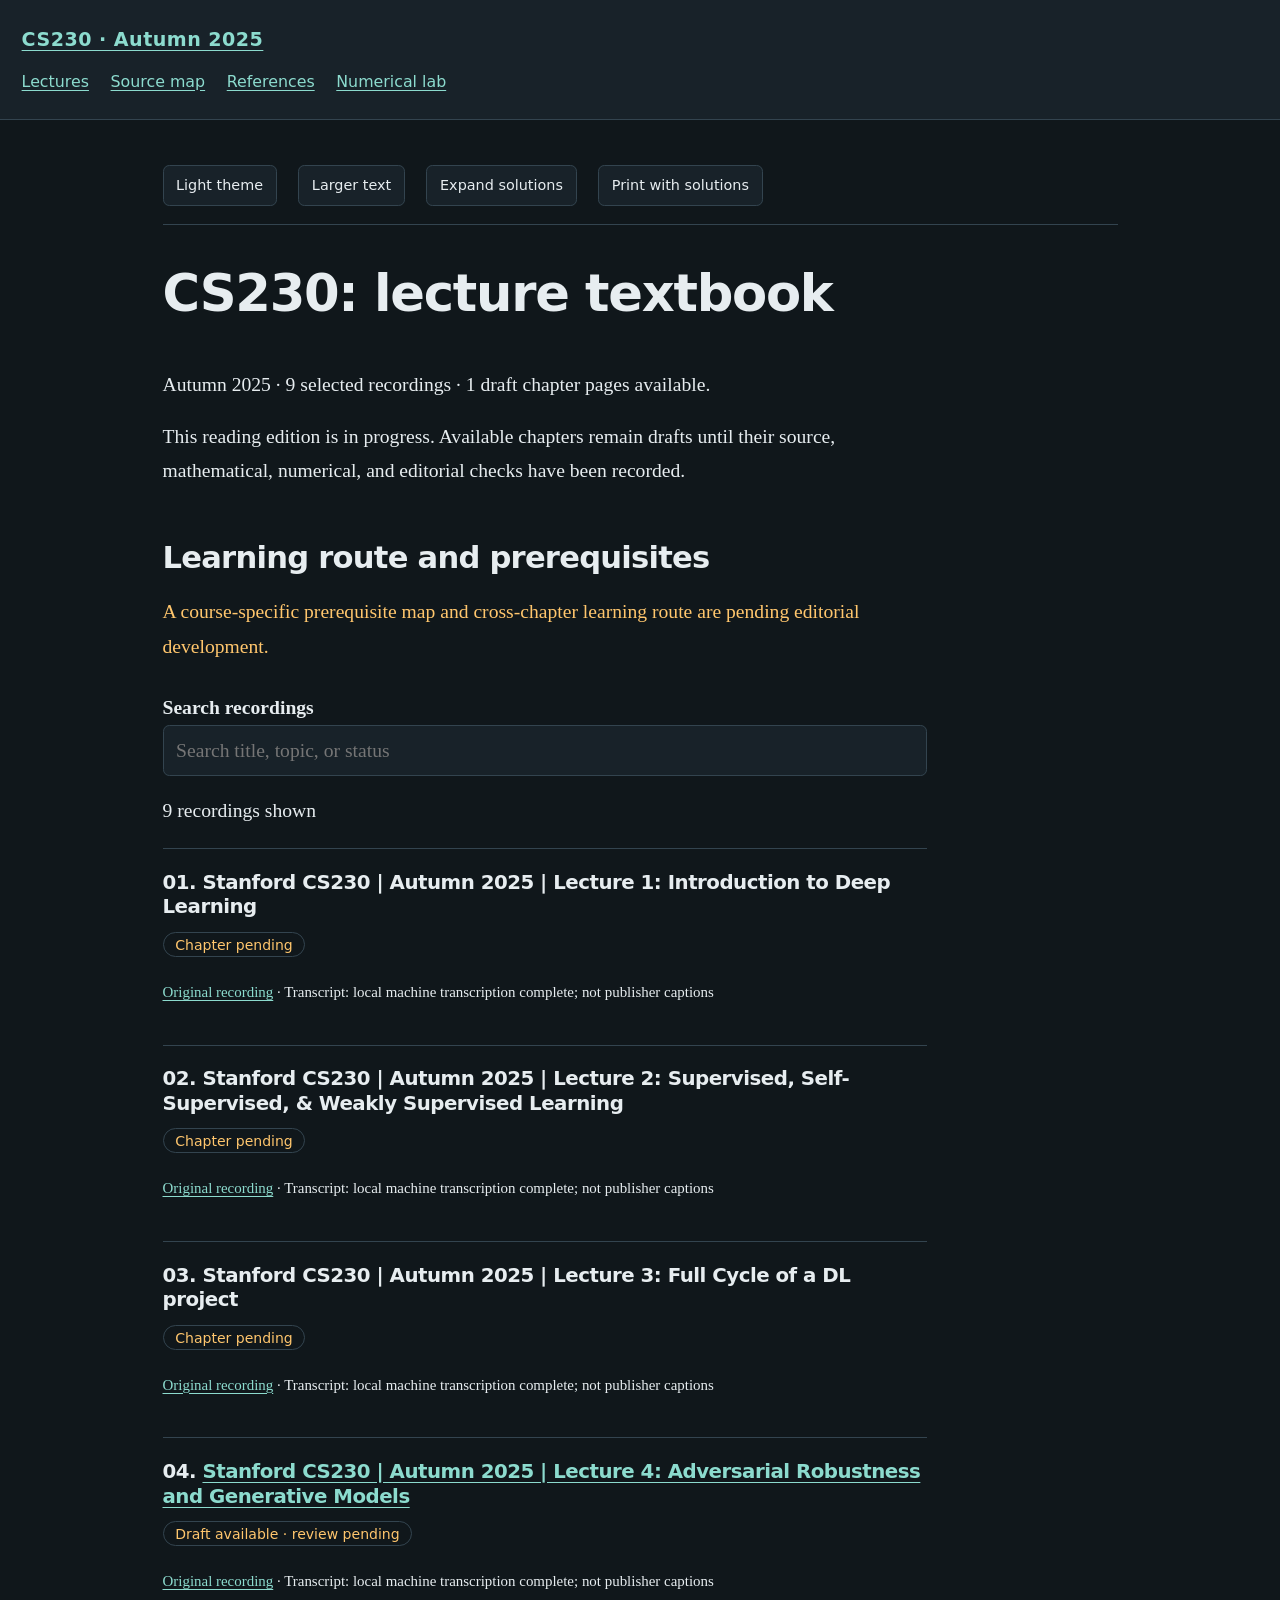
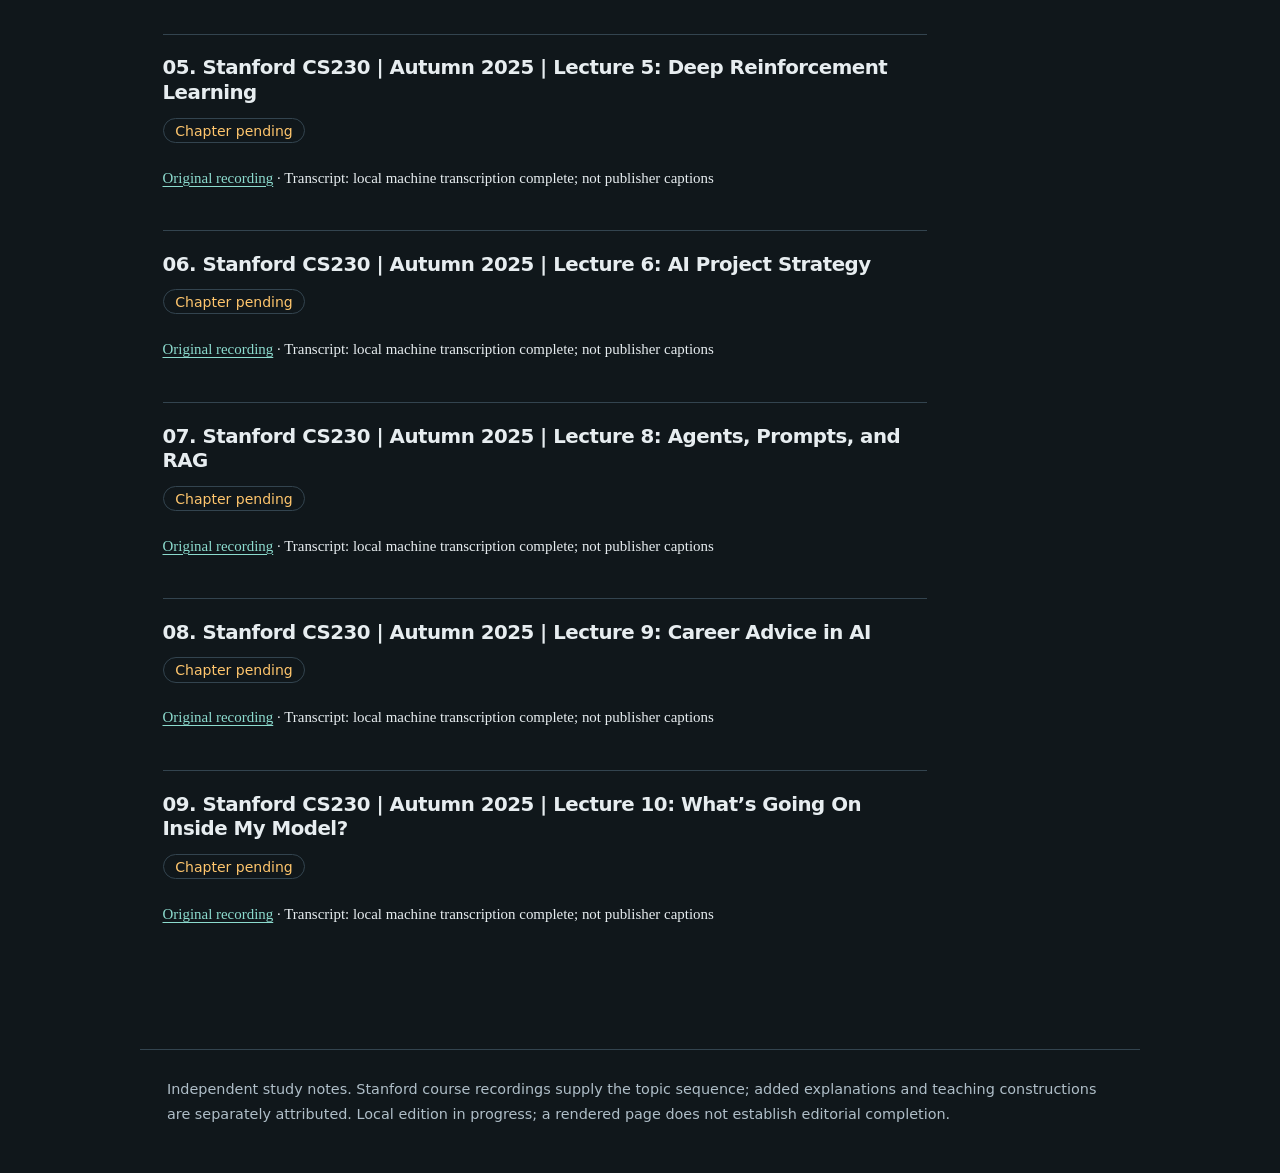
==== index.html @ fa08c6b3 "Add CS230 chapter 4: adversarial robustness and generative models Calibration pilot for the CS230 ed" ====
<!doctype html>
<html lang="en"><head><meta charset="utf-8"><meta name="viewport" content="width=device-width,initial-scale=1">
<meta name="color-scheme" content="dark light"><title>Lecture index · CS230</title>
<link rel="stylesheet" href="assets/book.css"><script>window.MathJax={tex:{inlineMath:[['$','$'],['\\(','\\)']],displayMath:[['$$','$$'],['\\[','\\]']],processEscapes:true},svg:{fontCache:'local'},options:{skipHtmlTags:['script','noscript','style','textarea','pre','code']}};</script>
<script defer src="assets/mathjax-tex-svg.js"></script><script defer src="assets/book.js"></script></head>
<body><a class="skip" href="#main">Skip to content</a>
<header class="site-header"><a class="brand" href="index.html">CS230 · Autumn 2025</a><nav class="course-nav" aria-label="Book"><a href="index.html">Lectures</a><a href="source-map.html">Source map</a><a href="references.html">References</a><a href="numerical-lab.html">Numerical lab</a></nav></header>
<div class="layout no-toc"><main id="main">
<div class="reading-tools" aria-label="Reading controls"><button id="theme-toggle" aria-pressed="false">Light theme</button><button id="text-toggle" aria-pressed="false">Larger text</button><button id="solutions-toggle" aria-pressed="false">Expand solutions</button><button id="print-page">Print with solutions</button></div>
<article id="chapter-content"><h1>CS230: lecture textbook</h1><p>Autumn 2025 · 9 selected recordings · 1 draft chapter pages available.</p>
<p>This reading edition is in progress. Available chapters remain drafts until their source, mathematical, numerical, and editorial checks have been recorded.</p>
<h2>Learning route and prerequisites</h2><p class="pending">A course-specific prerequisite map and cross-chapter learning route are pending editorial development.</p>
<div class="search-tools"><label class="search-label" for="lecture-search">Search recordings</label><input id="lecture-search" type="search" placeholder="Search title, topic, or status"><p id="search-status" role="status" aria-live="polite">9 recordings shown</p></div><ol class="lecture-list"><li data-lecture><h2>01. Stanford CS230 | Autumn 2025 | Lecture 1: Introduction to Deep Learning</h2><span class="status pending">Chapter pending</span><p class="lecture-meta"><a href="https://www.youtube.com/watch?v=_NLHFoVNlbg">Original recording</a> · Transcript: local machine transcription complete; not publisher captions</p></li><li data-lecture><h2>02. Stanford CS230 | Autumn 2025 | Lecture 2: Supervised, Self-Supervised, &amp; Weakly Supervised Learning</h2><span class="status pending">Chapter pending</span><p class="lecture-meta"><a href="https://www.youtube.com/watch?v=DNCn1BpCAUY">Original recording</a> · Transcript: local machine transcription complete; not publisher captions</p></li><li data-lecture><h2>03. Stanford CS230 | Autumn 2025 | Lecture 3: Full Cycle of a DL project</h2><span class="status pending">Chapter pending</span><p class="lecture-meta"><a href="https://www.youtube.com/watch?v=MGqQuQEUXhk">Original recording</a> · Transcript: local machine transcription complete; not publisher captions</p></li><li data-lecture><h2>04. <a href="lecture-04-adversarial-robustness-and-generative-models.html">Stanford CS230 | Autumn 2025 | Lecture 4: Adversarial Robustness and Generative Models</a></h2><span class="status pending">Draft available · review pending</span><p class="lecture-meta"><a href="https://www.youtube.com/watch?v=aWlRtOlacYM">Original recording</a> · Transcript: local machine transcription complete; not publisher captions</p></li><li data-lecture><h2>05. Stanford CS230 | Autumn 2025 | Lecture 5: Deep Reinforcement Learning</h2><span class="status pending">Chapter pending</span><p class="lecture-meta"><a href="https://www.youtube.com/watch?v=4E27qlfYw0A">Original recording</a> · Transcript: local machine transcription complete; not publisher captions</p></li><li data-lecture><h2>06. Stanford CS230 | Autumn 2025 | Lecture 6: AI Project Strategy</h2><span class="status pending">Chapter pending</span><p class="lecture-meta"><a href="https://www.youtube.com/watch?v=s6JVGzABKho">Original recording</a> · Transcript: local machine transcription complete; not publisher captions</p></li><li data-lecture><h2>07. Stanford CS230 | Autumn 2025 | Lecture 8: Agents, Prompts, and RAG</h2><span class="status pending">Chapter pending</span><p class="lecture-meta"><a href="https://www.youtube.com/watch?v=k1njvbBmfsw">Original recording</a> · Transcript: local machine transcription complete; not publisher captions</p></li><li data-lecture><h2>08. Stanford CS230 | Autumn 2025 | Lecture 9: Career Advice in AI</h2><span class="status pending">Chapter pending</span><p class="lecture-meta"><a href="https://www.youtube.com/watch?v=AuZoDsNmG_s">Original recording</a> · Transcript: local machine transcription complete; not publisher captions</p></li><li data-lecture><h2>09. Stanford CS230 | Autumn 2025 | Lecture 10: What’s Going On Inside My Model?</h2><span class="status pending">Chapter pending</span><p class="lecture-meta"><a href="https://www.youtube.com/watch?v=Ozb1AR_F5MU">Original recording</a> · Transcript: local machine transcription complete; not publisher captions</p></li></ol></article></main></div>
<footer class="site-footer">Independent study notes. Stanford course recordings supply the topic sequence; added explanations and teaching constructions are separately attributed. Local edition in progress; a rendered page does not establish editorial completion.</footer></body></html>
---- assets/book.css ----
:root{color-scheme:dark;--bg:#10171b;--panel:#182229;--ink:#e7edf0;--muted:#afbec8;--line:#33444f;--accent:#8cdbce;--measure:78ch;font-family:system-ui,-apple-system,BlinkMacSystemFont,"Segoe UI",sans-serif;font-size:18px}*{box-sizing:border-box}body{margin:0;background:var(--bg);color:var(--ink);line-height:1.75}a{color:var(--accent);text-underline-offset:.2em}a:hover{text-decoration-thickness:2px}button,input{font:inherit}button{cursor:pointer}button,input{color:var(--ink);background:var(--panel);border:1px solid var(--line);border-radius:.35rem;padding:.4rem .7rem}input{width:100%}:focus-visible{outline:3px solid #ffc66d;outline-offset:4px}.skip{position:absolute;top:-100px;left:1rem;background:var(--bg);padding:1rem;z-index:9}.skip:focus{top:0}.site-header{border-bottom:1px solid var(--line);padding:1.3rem max(1.2rem,calc((100vw - 1280px)/2));background:var(--panel)}.brand{font-weight:700;font-size:1.06rem;letter-spacing:.025em}.course-nav,.reading-tools,.page-turn{display:flex;flex-wrap:wrap;gap:.5rem 1.2rem;align-items:center}.course-nav{font-size:.88rem;margin-top:.6rem}.layout{max-width:1280px;margin:auto;padding:2.5rem 1.25rem;display:grid;grid-template-columns:15rem minmax(0,1fr);gap:3rem}.layout.no-toc{display:block;max-width:1000px}.toc{position:sticky;top:1rem;align-self:start;max-height:90vh;overflow:auto;font-size:.82rem}.toc ol{list-style:none;padding:0}.toc li{margin:.6rem 0}.toc a{text-decoration:none}.toc h2{font-family:inherit;font-size:.86rem;text-transform:uppercase;letter-spacing:.1em}.reading-tools{font-size:.8rem;border-bottom:1px solid var(--line);padding-bottom:1rem;margin-bottom:2rem}main{min-width:0}article{max-width:var(--measure);font-family:Georgia,"Times New Roman",serif;font-size:1.09rem}h1,h2,h3,h4{font-family:system-ui,sans-serif;line-height:1.25;letter-spacing:-.025em}h1{font-size:clamp(2rem,4vw,3.1rem);margin-top:0}h2{font-size:1.7rem;margin:2.8rem 0 1rem;scroll-margin-top:1.3rem}h3{font-size:1.25rem;margin-top:2rem}p{margin:1rem 0}small,.muted,.status{color:var(--muted)}.status{font: .78rem system-ui,sans-serif;border:1px solid var(--line);border-radius:1rem;padding:.2rem .65rem;white-space:nowrap}.pending{color:#ffc66d}blockquote,.callout,.note,.warning{border-left:3px solid var(--accent);margin:1.5rem 0;padding:.6rem 1.1rem;background:var(--panel)}pre{position:relative;white-space:pre;overflow:auto;padding:1.3rem;background:#0b1014;border:1px solid var(--line);border-radius:.35rem;font-size:.78rem;line-height:1.55}code{font-family:Consolas,"Cascadia Code",monospace}p code,li code{font-size:.85em}pre .copy-code{position:absolute;right:.5rem;top:.5rem;font:.7rem system-ui}.table-wrap{overflow:auto}table{width:100%;border-collapse:collapse;font:.85rem/1.5 system-ui,sans-serif}td,th{border-bottom:1px solid var(--line);padding:.75rem;text-align:left;vertical-align:top}th{color:var(--accent)}details{border:1px solid var(--line);border-radius:.35rem;padding:.8rem 1rem;margin:1rem 0}summary{cursor:pointer;font-family:system-ui,sans-serif;font-weight:600}img,svg{max-width:100%;height:auto}mjx-container[display=true]{overflow-x:auto;overflow-y:hidden;padding:.4rem 0} .page-turn{border-top:1px solid var(--line);padding-top:1.5rem;margin-top:3rem;justify-content:space-between;font:.85rem system-ui}.lecture-list{padding:0;list-style:none}.lecture-list li{border-top:1px solid var(--line);padding:1.2rem 0}.lecture-list h2{font-size:1.1rem;margin:0 0 .35rem}.lecture-meta{font-size:.83rem}.search-label{display:block;margin-top:1.5rem;font-weight:600}.site-footer{max-width:1000px;margin:1rem auto;padding:1.5rem;border-top:1px solid var(--line);font-size:.8rem;color:var(--muted)}.sr-only{position:absolute;width:1px;height:1px;overflow:hidden;clip:rect(0,0,0,0)}body.large-text{font-size:21px}body.light{color-scheme:light;--bg:#faf8f2;--panel:#efeee7;--ink:#182229;--muted:#52616a;--line:#c9cfcf;--accent:#086b60}body.light pre{background:#e8eae6}.timestamp{font: .72em system-ui;white-space:nowrap}@media(max-width:900px){.layout{display:block;padding:1.5rem 1rem}.toc{position:static;max-height:none;border-bottom:1px solid var(--line);margin-bottom:1.5rem}.toc ol{columns:2}.toc h2{margin-top:0}article{font-size:1rem}}@media(max-width:540px){:root{font-size:16px}.toc ol{columns:1}.course-nav{gap:.6rem 1rem}h1{font-size:2rem}.reading-tools{gap:.5rem}table{font-size:.8rem}}@media print{:root{color-scheme:light;--bg:#fff;--ink:#000;--muted:#333;--line:#aaa;--accent:#000;font-size:10pt}body{background:#fff;color:#000}.site-header,.toc,.reading-tools,.page-turn,.copy-code,.skip,.search-tools{display:none!important}.layout{display:block;padding:0;margin:0;max-width:none}article{max-width:none;font-size:11pt}details{display:block!important}details>*{display:block!important}details>summary{display:list-item!important}pre{white-space:pre-wrap;background:#fff;border-color:#ccc}h1,h2,h3{break-after:avoid}img,table,pre{break-inside:avoid}a{color:#000}mjx-container{overflow:visible!important}.site-footer{font-size:8pt}.status{border:none}}
:root{--reader-version:1}body.large-text article{font-size:1.25rem}@media print{.pending{color:#000}body.light pre{background:#fff}}
:root{--print-reader-version:1}@media print{body .pending{color:#000}body.light pre{background:#fff!important}}
:root{--toc-reader-version:1}.toc details{border:0;padding:0;margin:0}.toc summary{font-size:.86rem;text-transform:uppercase;letter-spacing:.1em}

/* Keep accessible MathML available without widening narrow readers. */
.layout mjx-assistive-mml{width:1px!important;height:1px!important}article{overflow-wrap:anywhere}
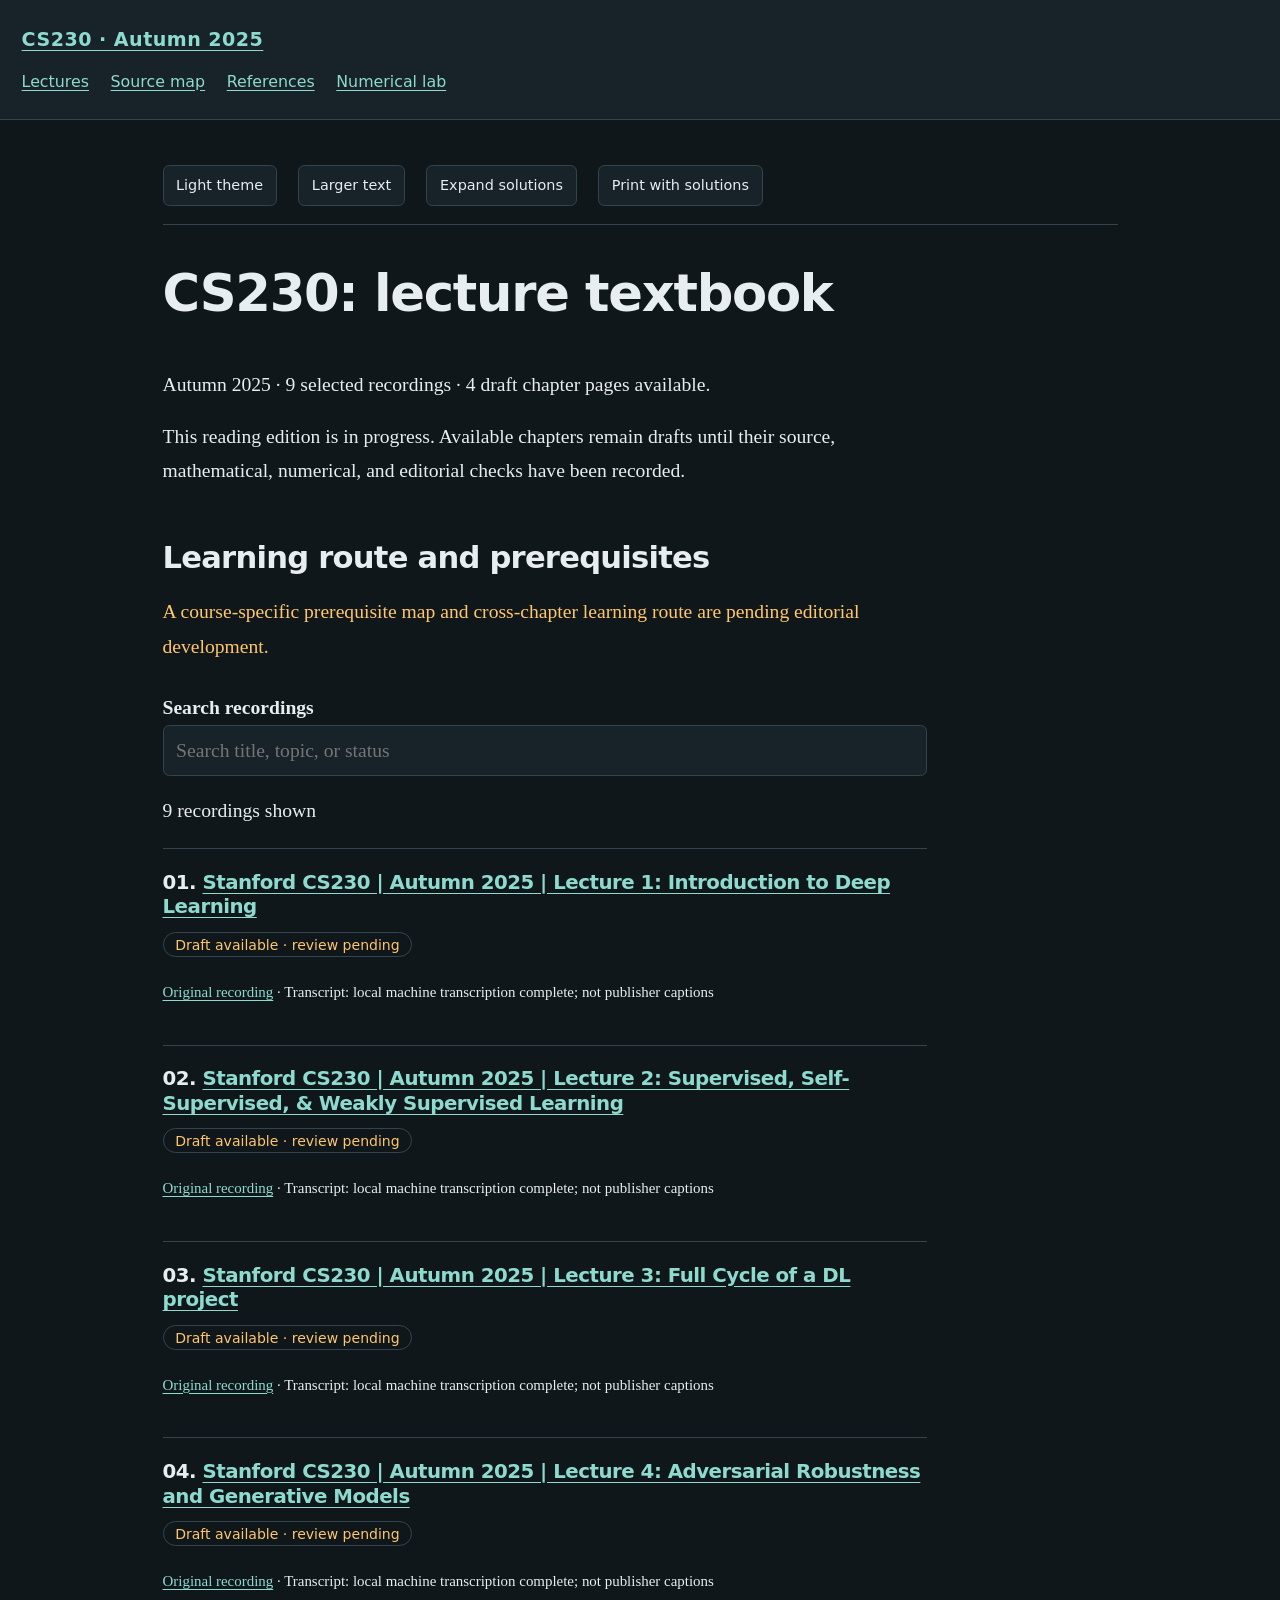
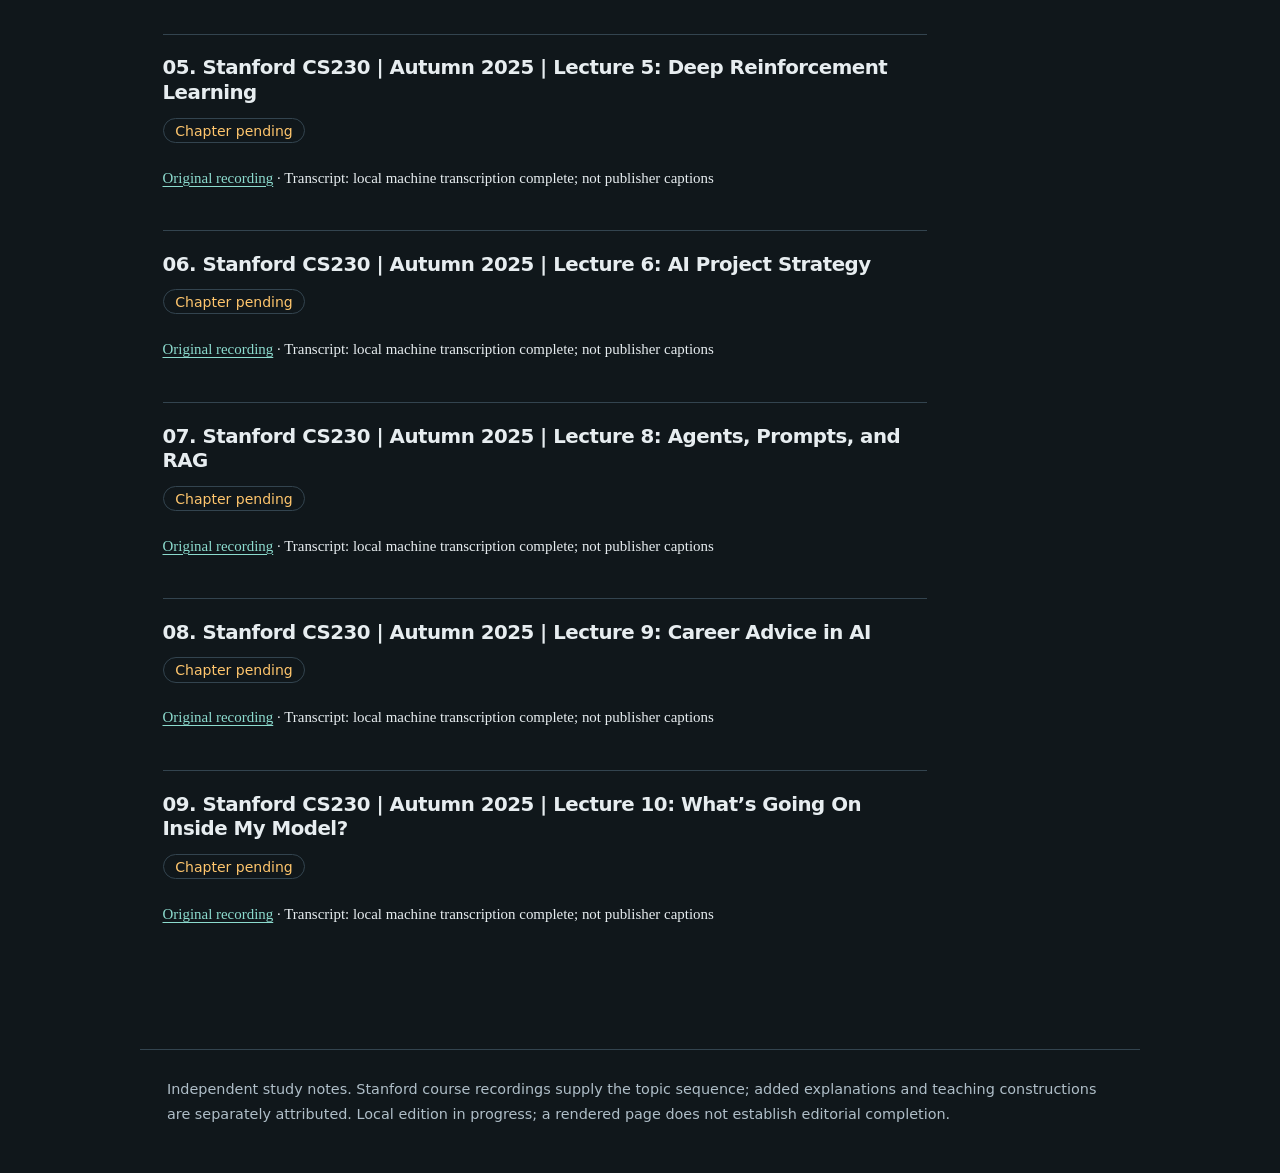
==== commit 3ec662d8: "Add CS230 chapters 1-3 and rebuild navigation Chapter 1 (introduction to deep learning): science-edi" ====
--- a/index.html
+++ b/index.html
@@ -7,8 +7,8 @@
 <header class="site-header"><a class="brand" href="index.html">CS230 · Autumn 2025</a><nav class="course-nav" aria-label="Book"><a href="index.html">Lectures</a><a href="source-map.html">Source map</a><a href="references.html">References</a><a href="numerical-lab.html">Numerical lab</a></nav></header>
 <div class="layout no-toc"><main id="main">
 <div class="reading-tools" aria-label="Reading controls"><button id="theme-toggle" aria-pressed="false">Light theme</button><button id="text-toggle" aria-pressed="false">Larger text</button><button id="solutions-toggle" aria-pressed="false">Expand solutions</button><button id="print-page">Print with solutions</button></div>
-<article id="chapter-content"><h1>CS230: lecture textbook</h1><p>Autumn 2025 · 9 selected recordings · 1 draft chapter pages available.</p>
+<article id="chapter-content"><h1>CS230: lecture textbook</h1><p>Autumn 2025 · 9 selected recordings · 4 draft chapter pages available.</p>
 <p>This reading edition is in progress. Available chapters remain drafts until their source, mathematical, numerical, and editorial checks have been recorded.</p>
 <h2>Learning route and prerequisites</h2><p class="pending">A course-specific prerequisite map and cross-chapter learning route are pending editorial development.</p>
-<div class="search-tools"><label class="search-label" for="lecture-search">Search recordings</label><input id="lecture-search" type="search" placeholder="Search title, topic, or status"><p id="search-status" role="status" aria-live="polite">9 recordings shown</p></div><ol class="lecture-list"><li data-lecture><h2>01. Stanford CS230 | Autumn 2025 | Lecture 1: Introduction to Deep Learning</h2><span class="status pending">Chapter pending</span><p class="lecture-meta"><a href="https://www.youtube.com/watch?v=_NLHFoVNlbg">Original recording</a> · Transcript: local machine transcription complete; not publisher captions</p></li><li data-lecture><h2>02. Stanford CS230 | Autumn 2025 | Lecture 2: Supervised, Self-Supervised, &amp; Weakly Supervised Learning</h2><span class="status pending">Chapter pending</span><p class="lecture-meta"><a href="https://www.youtube.com/watch?v=DNCn1BpCAUY">Original recording</a> · Transcript: local machine transcription complete; not publisher captions</p></li><li data-lecture><h2>03. Stanford CS230 | Autumn 2025 | Lecture 3: Full Cycle of a DL project</h2><span class="status pending">Chapter pending</span><p class="lecture-meta"><a href="https://www.youtube.com/watch?v=MGqQuQEUXhk">Original recording</a> · Transcript: local machine transcription complete; not publisher captions</p></li><li data-lecture><h2>04. <a href="lecture-04-adversarial-robustness-and-generative-models.html">Stanford CS230 | Autumn 2025 | Lecture 4: Adversarial Robustness and Generative Models</a></h2><span class="status pending">Draft available · review pending</span><p class="lecture-meta"><a href="https://www.youtube.com/watch?v=aWlRtOlacYM">Original recording</a> · Transcript: local machine transcription complete; not publisher captions</p></li><li data-lecture><h2>05. Stanford CS230 | Autumn 2025 | Lecture 5: Deep Reinforcement Learning</h2><span class="status pending">Chapter pending</span><p class="lecture-meta"><a href="https://www.youtube.com/watch?v=4E27qlfYw0A">Original recording</a> · Transcript: local machine transcription complete; not publisher captions</p></li><li data-lecture><h2>06. Stanford CS230 | Autumn 2025 | Lecture 6: AI Project Strategy</h2><span class="status pending">Chapter pending</span><p class="lecture-meta"><a href="https://www.youtube.com/watch?v=s6JVGzABKho">Original recording</a> · Transcript: local machine transcription complete; not publisher captions</p></li><li data-lecture><h2>07. Stanford CS230 | Autumn 2025 | Lecture 8: Agents, Prompts, and RAG</h2><span class="status pending">Chapter pending</span><p class="lecture-meta"><a href="https://www.youtube.com/watch?v=k1njvbBmfsw">Original recording</a> · Transcript: local machine transcription complete; not publisher captions</p></li><li data-lecture><h2>08. Stanford CS230 | Autumn 2025 | Lecture 9: Career Advice in AI</h2><span class="status pending">Chapter pending</span><p class="lecture-meta"><a href="https://www.youtube.com/watch?v=AuZoDsNmG_s">Original recording</a> · Transcript: local machine transcription complete; not publisher captions</p></li><li data-lecture><h2>09. Stanford CS230 | Autumn 2025 | Lecture 10: What’s Going On Inside My Model?</h2><span class="status pending">Chapter pending</span><p class="lecture-meta"><a href="https://www.youtube.com/watch?v=Ozb1AR_F5MU">Original recording</a> · Transcript: local machine transcription complete; not publisher captions</p></li></ol></article></main></div>
+<div class="search-tools"><label class="search-label" for="lecture-search">Search recordings</label><input id="lecture-search" type="search" placeholder="Search title, topic, or status"><p id="search-status" role="status" aria-live="polite">9 recordings shown</p></div><ol class="lecture-list"><li data-lecture><h2>01. <a href="lecture-01-introduction-to-deep-learning.html">Stanford CS230 | Autumn 2025 | Lecture 1: Introduction to Deep Learning</a></h2><span class="status pending">Draft available · review pending</span><p class="lecture-meta"><a href="https://www.youtube.com/watch?v=_NLHFoVNlbg">Original recording</a> · Transcript: local machine transcription complete; not publisher captions</p></li><li data-lecture><h2>02. <a href="lecture-02-supervised-self-supervised-and-weakly-supervised-learning.html">Stanford CS230 | Autumn 2025 | Lecture 2: Supervised, Self-Supervised, &amp; Weakly Supervised Learning</a></h2><span class="status pending">Draft available · review pending</span><p class="lecture-meta"><a href="https://www.youtube.com/watch?v=DNCn1BpCAUY">Original recording</a> · Transcript: local machine transcription complete; not publisher captions</p></li><li data-lecture><h2>03. <a href="lecture-03-full-cycle-of-a-deep-learning-project.html">Stanford CS230 | Autumn 2025 | Lecture 3: Full Cycle of a DL project</a></h2><span class="status pending">Draft available · review pending</span><p class="lecture-meta"><a href="https://www.youtube.com/watch?v=MGqQuQEUXhk">Original recording</a> · Transcript: local machine transcription complete; not publisher captions</p></li><li data-lecture><h2>04. <a href="lecture-04-adversarial-robustness-and-generative-models.html">Stanford CS230 | Autumn 2025 | Lecture 4: Adversarial Robustness and Generative Models</a></h2><span class="status pending">Draft available · review pending</span><p class="lecture-meta"><a href="https://www.youtube.com/watch?v=aWlRtOlacYM">Original recording</a> · Transcript: local machine transcription complete; not publisher captions</p></li><li data-lecture><h2>05. Stanford CS230 | Autumn 2025 | Lecture 5: Deep Reinforcement Learning</h2><span class="status pending">Chapter pending</span><p class="lecture-meta"><a href="https://www.youtube.com/watch?v=4E27qlfYw0A">Original recording</a> · Transcript: local machine transcription complete; not publisher captions</p></li><li data-lecture><h2>06. Stanford CS230 | Autumn 2025 | Lecture 6: AI Project Strategy</h2><span class="status pending">Chapter pending</span><p class="lecture-meta"><a href="https://www.youtube.com/watch?v=s6JVGzABKho">Original recording</a> · Transcript: local machine transcription complete; not publisher captions</p></li><li data-lecture><h2>07. Stanford CS230 | Autumn 2025 | Lecture 8: Agents, Prompts, and RAG</h2><span class="status pending">Chapter pending</span><p class="lecture-meta"><a href="https://www.youtube.com/watch?v=k1njvbBmfsw">Original recording</a> · Transcript: local machine transcription complete; not publisher captions</p></li><li data-lecture><h2>08. Stanford CS230 | Autumn 2025 | Lecture 9: Career Advice in AI</h2><span class="status pending">Chapter pending</span><p class="lecture-meta"><a href="https://www.youtube.com/watch?v=AuZoDsNmG_s">Original recording</a> · Transcript: local machine transcription complete; not publisher captions</p></li><li data-lecture><h2>09. Stanford CS230 | Autumn 2025 | Lecture 10: What’s Going On Inside My Model?</h2><span class="status pending">Chapter pending</span><p class="lecture-meta"><a href="https://www.youtube.com/watch?v=Ozb1AR_F5MU">Original recording</a> · Transcript: local machine transcription complete; not publisher captions</p></li></ol></article></main></div>
 <footer class="site-footer">Independent study notes. Stanford course recordings supply the topic sequence; added explanations and teaching constructions are separately attributed. Local edition in progress; a rendered page does not establish editorial completion.</footer></body></html>
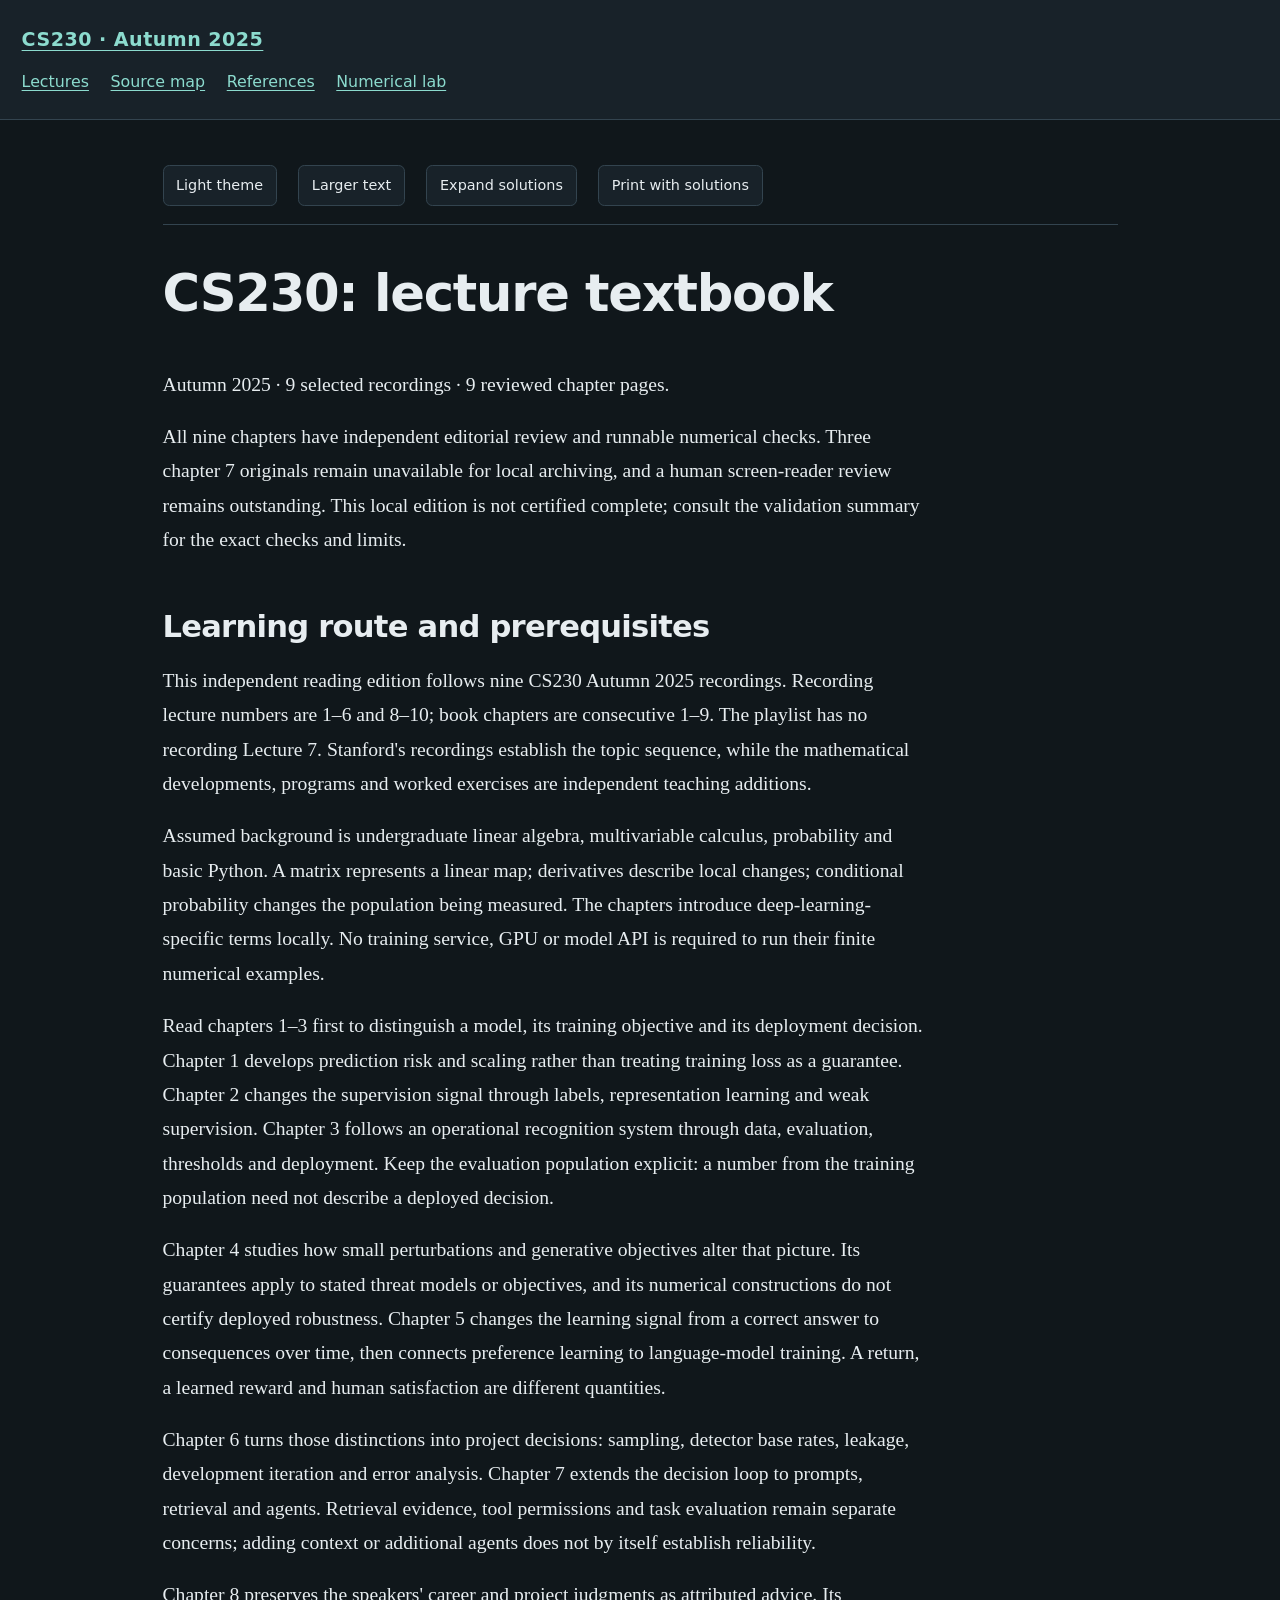
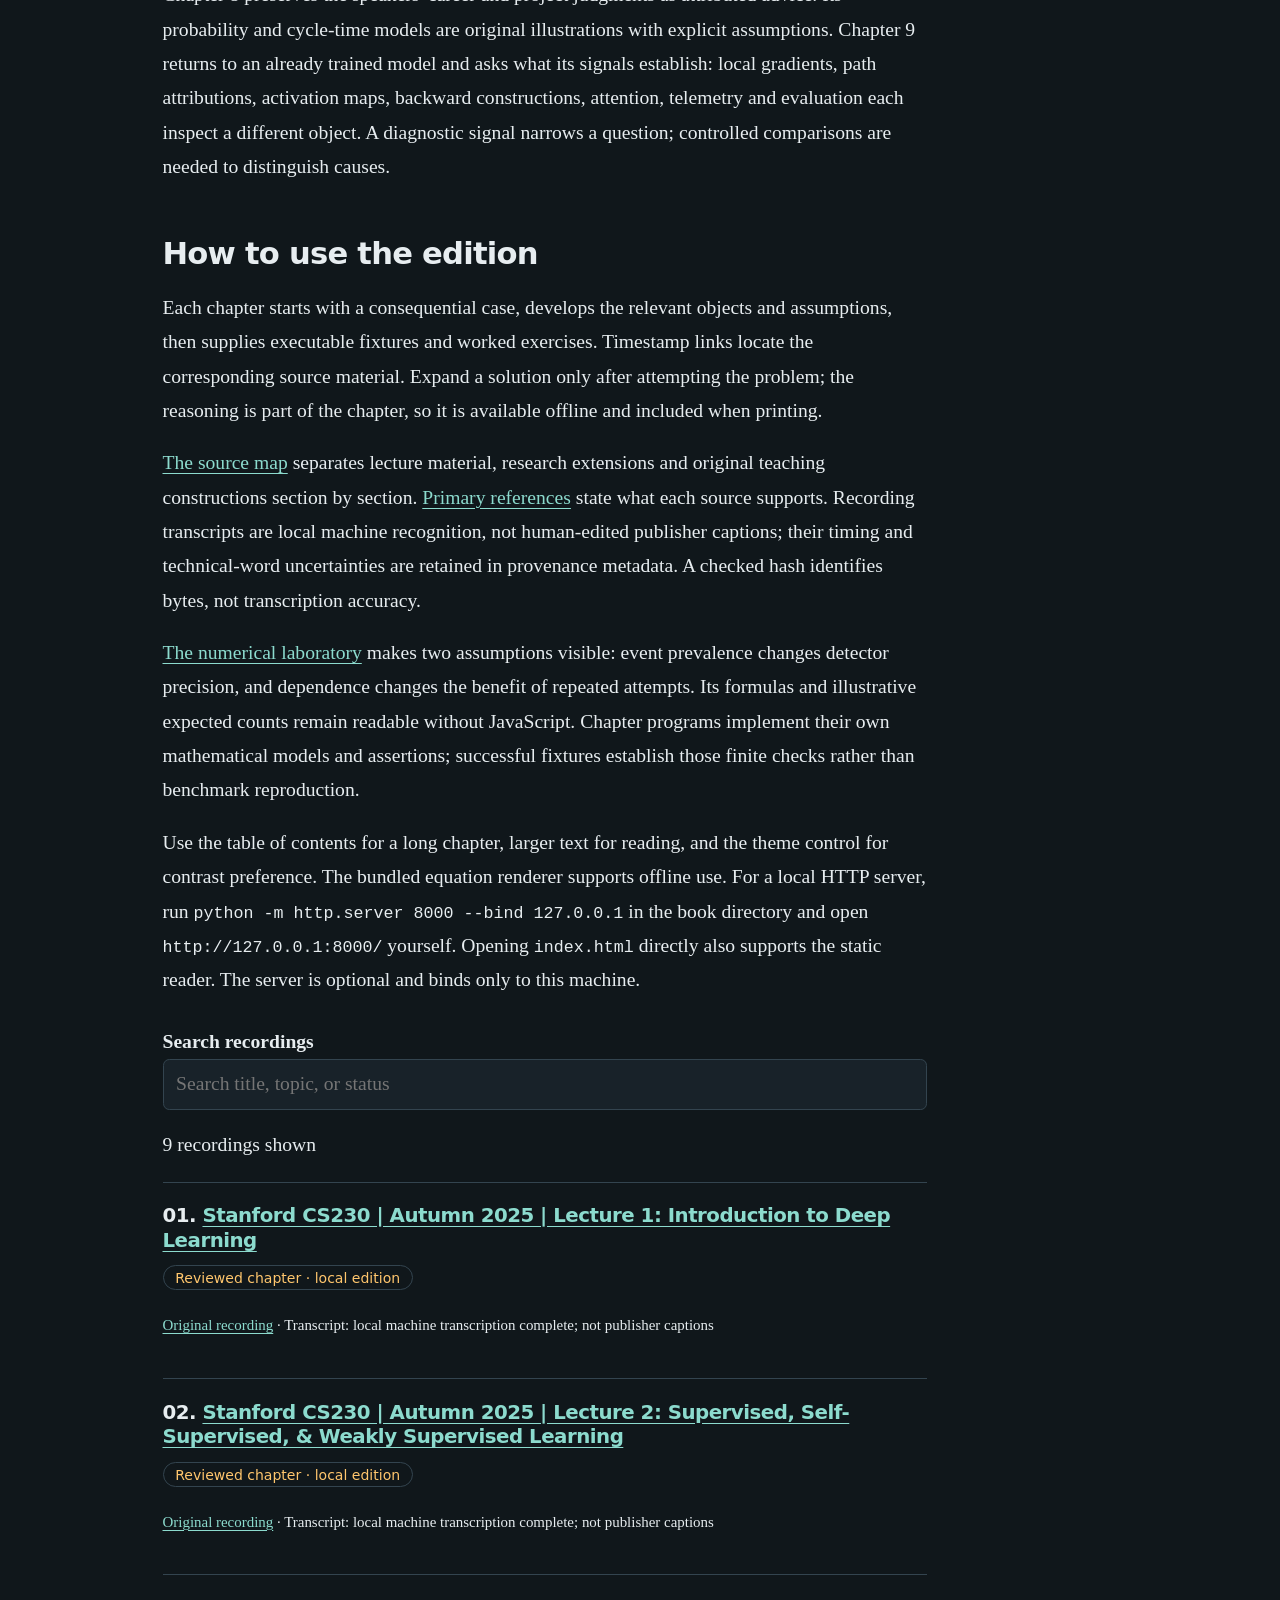
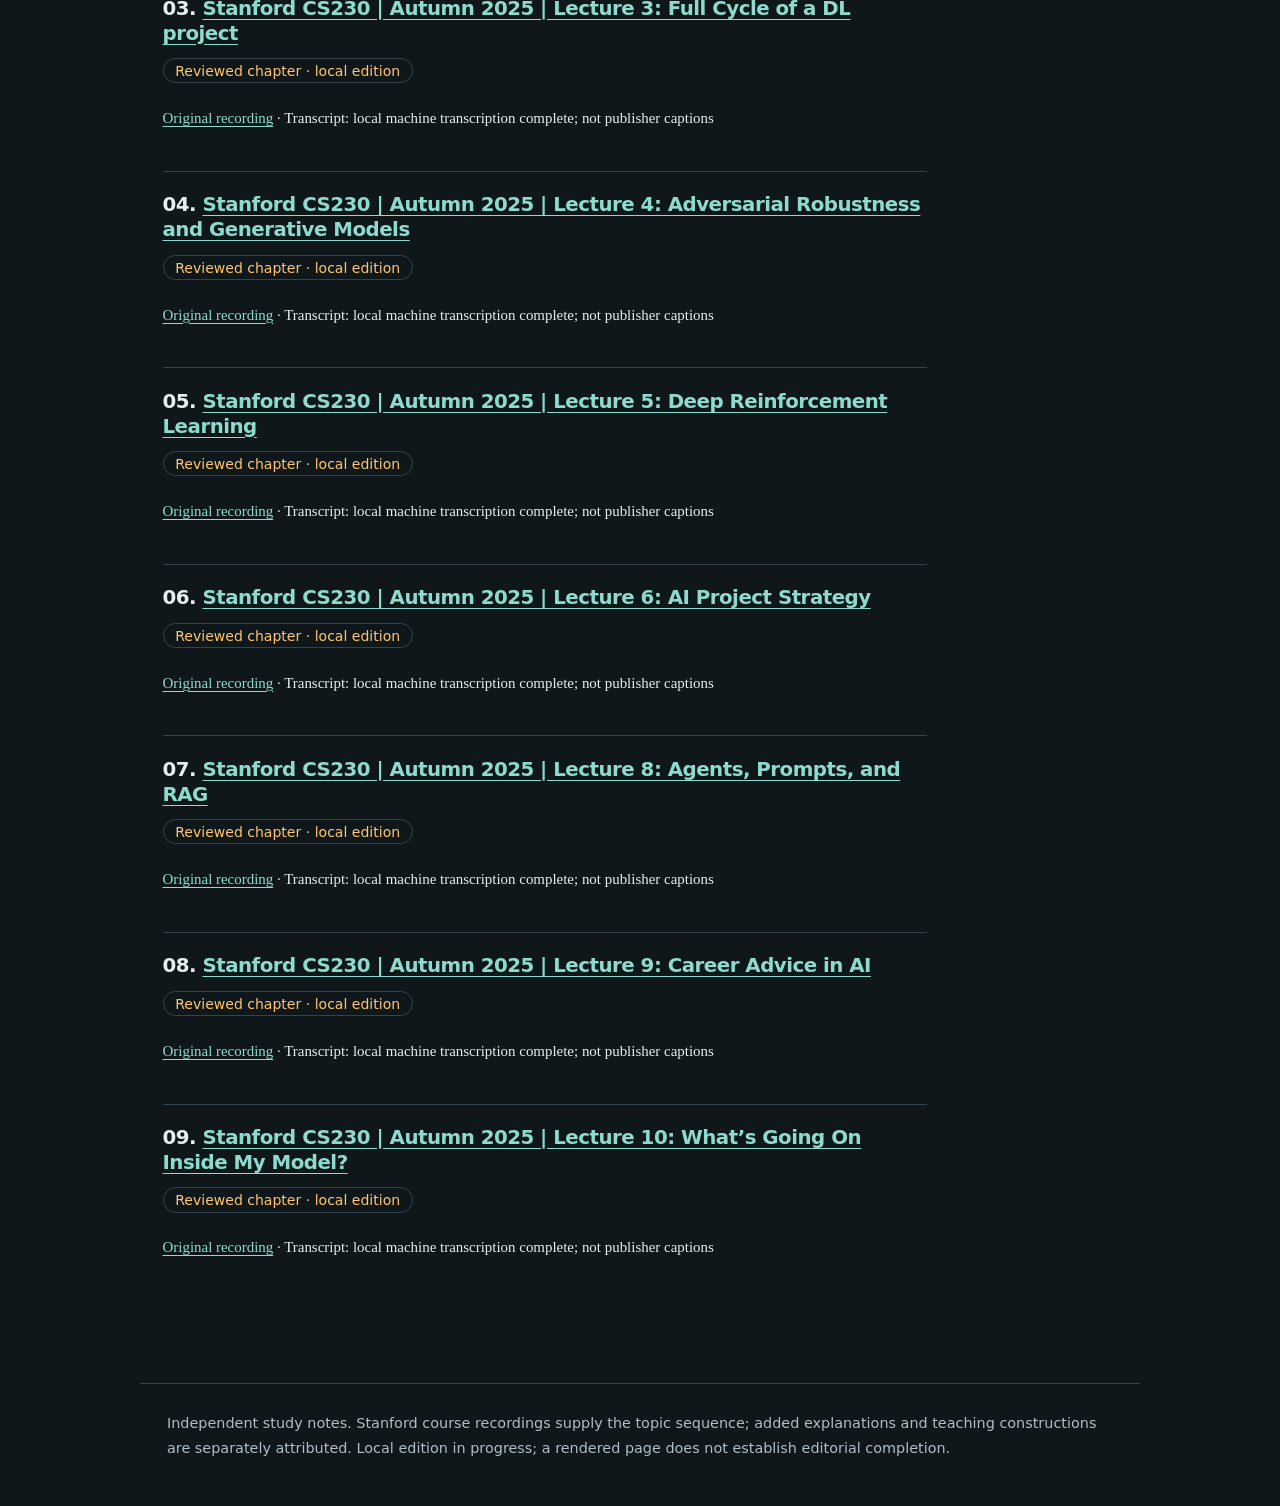
==== commit 7cce9cf8: "Checkpoint reviewed nine-chapter CS230 local edition" ====
--- a/index.html
+++ b/index.html
@@ -7,8 +7,22 @@
 <header class="site-header"><a class="brand" href="index.html">CS230 · Autumn 2025</a><nav class="course-nav" aria-label="Book"><a href="index.html">Lectures</a><a href="source-map.html">Source map</a><a href="references.html">References</a><a href="numerical-lab.html">Numerical lab</a></nav></header>
 <div class="layout no-toc"><main id="main">
 <div class="reading-tools" aria-label="Reading controls"><button id="theme-toggle" aria-pressed="false">Light theme</button><button id="text-toggle" aria-pressed="false">Larger text</button><button id="solutions-toggle" aria-pressed="false">Expand solutions</button><button id="print-page">Print with solutions</button></div>
-<article id="chapter-content"><h1>CS230: lecture textbook</h1><p>Autumn 2025 · 9 selected recordings · 4 draft chapter pages available.</p>
-<p>This reading edition is in progress. Available chapters remain drafts until their source, mathematical, numerical, and editorial checks have been recorded.</p>
-<h2>Learning route and prerequisites</h2><p class="pending">A course-specific prerequisite map and cross-chapter learning route are pending editorial development.</p>
-<div class="search-tools"><label class="search-label" for="lecture-search">Search recordings</label><input id="lecture-search" type="search" placeholder="Search title, topic, or status"><p id="search-status" role="status" aria-live="polite">9 recordings shown</p></div><ol class="lecture-list"><li data-lecture><h2>01. <a href="lecture-01-introduction-to-deep-learning.html">Stanford CS230 | Autumn 2025 | Lecture 1: Introduction to Deep Learning</a></h2><span class="status pending">Draft available · review pending</span><p class="lecture-meta"><a href="https://www.youtube.com/watch?v=_NLHFoVNlbg">Original recording</a> · Transcript: local machine transcription complete; not publisher captions</p></li><li data-lecture><h2>02. <a href="lecture-02-supervised-self-supervised-and-weakly-supervised-learning.html">Stanford CS230 | Autumn 2025 | Lecture 2: Supervised, Self-Supervised, &amp; Weakly Supervised Learning</a></h2><span class="status pending">Draft available · review pending</span><p class="lecture-meta"><a href="https://www.youtube.com/watch?v=DNCn1BpCAUY">Original recording</a> · Transcript: local machine transcription complete; not publisher captions</p></li><li data-lecture><h2>03. <a href="lecture-03-full-cycle-of-a-deep-learning-project.html">Stanford CS230 | Autumn 2025 | Lecture 3: Full Cycle of a DL project</a></h2><span class="status pending">Draft available · review pending</span><p class="lecture-meta"><a href="https://www.youtube.com/watch?v=MGqQuQEUXhk">Original recording</a> · Transcript: local machine transcription complete; not publisher captions</p></li><li data-lecture><h2>04. <a href="lecture-04-adversarial-robustness-and-generative-models.html">Stanford CS230 | Autumn 2025 | Lecture 4: Adversarial Robustness and Generative Models</a></h2><span class="status pending">Draft available · review pending</span><p class="lecture-meta"><a href="https://www.youtube.com/watch?v=aWlRtOlacYM">Original recording</a> · Transcript: local machine transcription complete; not publisher captions</p></li><li data-lecture><h2>05. Stanford CS230 | Autumn 2025 | Lecture 5: Deep Reinforcement Learning</h2><span class="status pending">Chapter pending</span><p class="lecture-meta"><a href="https://www.youtube.com/watch?v=4E27qlfYw0A">Original recording</a> · Transcript: local machine transcription complete; not publisher captions</p></li><li data-lecture><h2>06. Stanford CS230 | Autumn 2025 | Lecture 6: AI Project Strategy</h2><span class="status pending">Chapter pending</span><p class="lecture-meta"><a href="https://www.youtube.com/watch?v=s6JVGzABKho">Original recording</a> · Transcript: local machine transcription complete; not publisher captions</p></li><li data-lecture><h2>07. Stanford CS230 | Autumn 2025 | Lecture 8: Agents, Prompts, and RAG</h2><span class="status pending">Chapter pending</span><p class="lecture-meta"><a href="https://www.youtube.com/watch?v=k1njvbBmfsw">Original recording</a> · Transcript: local machine transcription complete; not publisher captions</p></li><li data-lecture><h2>08. Stanford CS230 | Autumn 2025 | Lecture 9: Career Advice in AI</h2><span class="status pending">Chapter pending</span><p class="lecture-meta"><a href="https://www.youtube.com/watch?v=AuZoDsNmG_s">Original recording</a> · Transcript: local machine transcription complete; not publisher captions</p></li><li data-lecture><h2>09. Stanford CS230 | Autumn 2025 | Lecture 10: What’s Going On Inside My Model?</h2><span class="status pending">Chapter pending</span><p class="lecture-meta"><a href="https://www.youtube.com/watch?v=Ozb1AR_F5MU">Original recording</a> · Transcript: local machine transcription complete; not publisher captions</p></li></ol></article></main></div>
+<article id="chapter-content"><h1>CS230: lecture textbook</h1><p>Autumn 2025 · 9 selected recordings · 9 reviewed chapter pages.</p>
+<p>All nine chapters have independent editorial review and runnable numerical checks. Three chapter 7 originals remain unavailable for local archiving, and a human screen-reader review remains outstanding. This local edition is not certified complete; consult the validation summary for the exact checks and limits.</p>
+<section id="learning-route"><h2>Learning route and prerequisites</h2>
+<p>This independent reading edition follows nine CS230 Autumn 2025 recordings. Recording lecture numbers are 1–6 and 8–10; book chapters are consecutive 1–9. The playlist has no recording Lecture 7. Stanford's recordings establish the topic sequence, while the mathematical developments, programs and worked exercises are independent teaching additions.</p>
+<p>Assumed background is undergraduate linear algebra, multivariable calculus, probability and basic Python. A matrix represents a linear map; derivatives describe local changes; conditional probability changes the population being measured. The chapters introduce deep-learning-specific terms locally. No training service, GPU or model API is required to run their finite numerical examples.</p>
+<p>Read chapters 1–3 first to distinguish a model, its training objective and its deployment decision. Chapter 1 develops prediction risk and scaling rather than treating training loss as a guarantee. Chapter 2 changes the supervision signal through labels, representation learning and weak supervision. Chapter 3 follows an operational recognition system through data, evaluation, thresholds and deployment. Keep the evaluation population explicit: a number from the training population need not describe a deployed decision.</p>
+<p>Chapter 4 studies how small perturbations and generative objectives alter that picture. Its guarantees apply to stated threat models or objectives, and its numerical constructions do not certify deployed robustness. Chapter 5 changes the learning signal from a correct answer to consequences over time, then connects preference learning to language-model training. A return, a learned reward and human satisfaction are different quantities.</p>
+<p>Chapter 6 turns those distinctions into project decisions: sampling, detector base rates, leakage, development iteration and error analysis. Chapter 7 extends the decision loop to prompts, retrieval and agents. Retrieval evidence, tool permissions and task evaluation remain separate concerns; adding context or additional agents does not by itself establish reliability.</p>
+<p>Chapter 8 preserves the speakers' career and project judgments as attributed advice. Its probability and cycle-time models are original illustrations with explicit assumptions. Chapter 9 returns to an already trained model and asks what its signals establish: local gradients, path attributions, activation maps, backward constructions, attention, telemetry and evaluation each inspect a different object. A diagnostic signal narrows a question; controlled comparisons are needed to distinguish causes.</p>
+</section>
+<section id="using-book"><h2>How to use the edition</h2>
+<p>Each chapter starts with a consequential case, develops the relevant objects and assumptions, then supplies executable fixtures and worked exercises. Timestamp links locate the corresponding source material. Expand a solution only after attempting the problem; the reasoning is part of the chapter, so it is available offline and included when printing.</p>
+<p><a href="source-map.html">The source map</a> separates lecture material, research extensions and original teaching constructions section by section. <a href="references.html">Primary references</a> state what each source supports. Recording transcripts are local machine recognition, not human-edited publisher captions; their timing and technical-word uncertainties are retained in provenance metadata. A checked hash identifies bytes, not transcription accuracy.</p>
+<p><a href="numerical-lab.html">The numerical laboratory</a> makes two assumptions visible: event prevalence changes detector precision, and dependence changes the benefit of repeated attempts. Its formulas and illustrative expected counts remain readable without JavaScript. Chapter programs implement their own mathematical models and assertions; successful fixtures establish those finite checks rather than benchmark reproduction.</p>
+<p>Use the table of contents for a long chapter, larger text for reading, and the theme control for contrast preference. The bundled equation renderer supports offline use. For a local HTTP server, run <code>python -m http.server 8000 --bind 127.0.0.1</code> in the book directory and open <code>http://127.0.0.1:8000/</code> yourself. Opening <code>index.html</code> directly also supports the static reader. The server is optional and binds only to this machine.</p>
+</section>
+
+<div class="search-tools"><label class="search-label" for="lecture-search">Search recordings</label><input id="lecture-search" type="search" placeholder="Search title, topic, or status"><p id="search-status" role="status" aria-live="polite">9 recordings shown</p></div><ol class="lecture-list"><li data-lecture><h2>01. <a href="lecture-01-introduction-to-deep-learning.html">Stanford CS230 | Autumn 2025 | Lecture 1: Introduction to Deep Learning</a></h2><span class="status pending">Reviewed chapter · local edition</span><p class="lecture-meta"><a href="https://www.youtube.com/watch?v=_NLHFoVNlbg">Original recording</a> · Transcript: local machine transcription complete; not publisher captions</p></li><li data-lecture><h2>02. <a href="lecture-02-supervised-self-supervised-and-weakly-supervised-learning.html">Stanford CS230 | Autumn 2025 | Lecture 2: Supervised, Self-Supervised, &amp; Weakly Supervised Learning</a></h2><span class="status pending">Reviewed chapter · local edition</span><p class="lecture-meta"><a href="https://www.youtube.com/watch?v=DNCn1BpCAUY">Original recording</a> · Transcript: local machine transcription complete; not publisher captions</p></li><li data-lecture><h2>03. <a href="lecture-03-full-cycle-of-a-deep-learning-project.html">Stanford CS230 | Autumn 2025 | Lecture 3: Full Cycle of a DL project</a></h2><span class="status pending">Reviewed chapter · local edition</span><p class="lecture-meta"><a href="https://www.youtube.com/watch?v=MGqQuQEUXhk">Original recording</a> · Transcript: local machine transcription complete; not publisher captions</p></li><li data-lecture><h2>04. <a href="lecture-04-adversarial-robustness-and-generative-models.html">Stanford CS230 | Autumn 2025 | Lecture 4: Adversarial Robustness and Generative Models</a></h2><span class="status pending">Reviewed chapter · local edition</span><p class="lecture-meta"><a href="https://www.youtube.com/watch?v=aWlRtOlacYM">Original recording</a> · Transcript: local machine transcription complete; not publisher captions</p></li><li data-lecture><h2>05. <a href="lecture-05-deep-reinforcement-learning.html">Stanford CS230 | Autumn 2025 | Lecture 5: Deep Reinforcement Learning</a></h2><span class="status pending">Reviewed chapter · local edition</span><p class="lecture-meta"><a href="https://www.youtube.com/watch?v=4E27qlfYw0A">Original recording</a> · Transcript: local machine transcription complete; not publisher captions</p></li><li data-lecture><h2>06. <a href="lecture-06-ai-project-strategy.html">Stanford CS230 | Autumn 2025 | Lecture 6: AI Project Strategy</a></h2><span class="status pending">Reviewed chapter · local edition</span><p class="lecture-meta"><a href="https://www.youtube.com/watch?v=s6JVGzABKho">Original recording</a> · Transcript: local machine transcription complete; not publisher captions</p></li><li data-lecture><h2>07. <a href="lecture-07-agents-prompts-and-rag.html">Stanford CS230 | Autumn 2025 | Lecture 8: Agents, Prompts, and RAG</a></h2><span class="status pending">Reviewed chapter · local edition</span><p class="lecture-meta"><a href="https://www.youtube.com/watch?v=k1njvbBmfsw">Original recording</a> · Transcript: local machine transcription complete; not publisher captions</p></li><li data-lecture><h2>08. <a href="lecture-08-career-advice-in-ai.html">Stanford CS230 | Autumn 2025 | Lecture 9: Career Advice in AI</a></h2><span class="status pending">Reviewed chapter · local edition</span><p class="lecture-meta"><a href="https://www.youtube.com/watch?v=AuZoDsNmG_s">Original recording</a> · Transcript: local machine transcription complete; not publisher captions</p></li><li data-lecture><h2>09. <a href="lecture-09-whats-going-on-inside-my-model.html">Stanford CS230 | Autumn 2025 | Lecture 10: What’s Going On Inside My Model?</a></h2><span class="status pending">Reviewed chapter · local edition</span><p class="lecture-meta"><a href="https://www.youtube.com/watch?v=Ozb1AR_F5MU">Original recording</a> · Transcript: local machine transcription complete; not publisher captions</p></li></ol></article></main></div>
 <footer class="site-footer">Independent study notes. Stanford course recordings supply the topic sequence; added explanations and teaching constructions are separately attributed. Local edition in progress; a rendered page does not establish editorial completion.</footer></body></html>
--- a/assets/book.css
+++ b/assets/book.css
@@ -2,9 +2,9 @@
 :root{--reader-version:1}body.large-text article{font-size:1.25rem}@media print{.pending{color:#000}body.light pre{background:#fff}}
 :root{--print-reader-version:1}@media print{body .pending{color:#000}body.light pre{background:#fff!important}}
 :root{--toc-reader-version:1}.toc details{border:0;padding:0;margin:0}.toc summary{font-size:.86rem;text-transform:uppercase;letter-spacing:.1em}
-
-/* Keep accessible MathML available without widening narrow readers. */
-.layout mjx-assistive-mml{width:1px!important;height:1px!important}article{overflow-wrap:anywhere}
-
-
-
+
+/* Keep accessible MathML available without widening narrow readers. */
+.layout mjx-assistive-mml{width:1px!important;height:1px!important}article{overflow-wrap:anywhere}
+
+
+
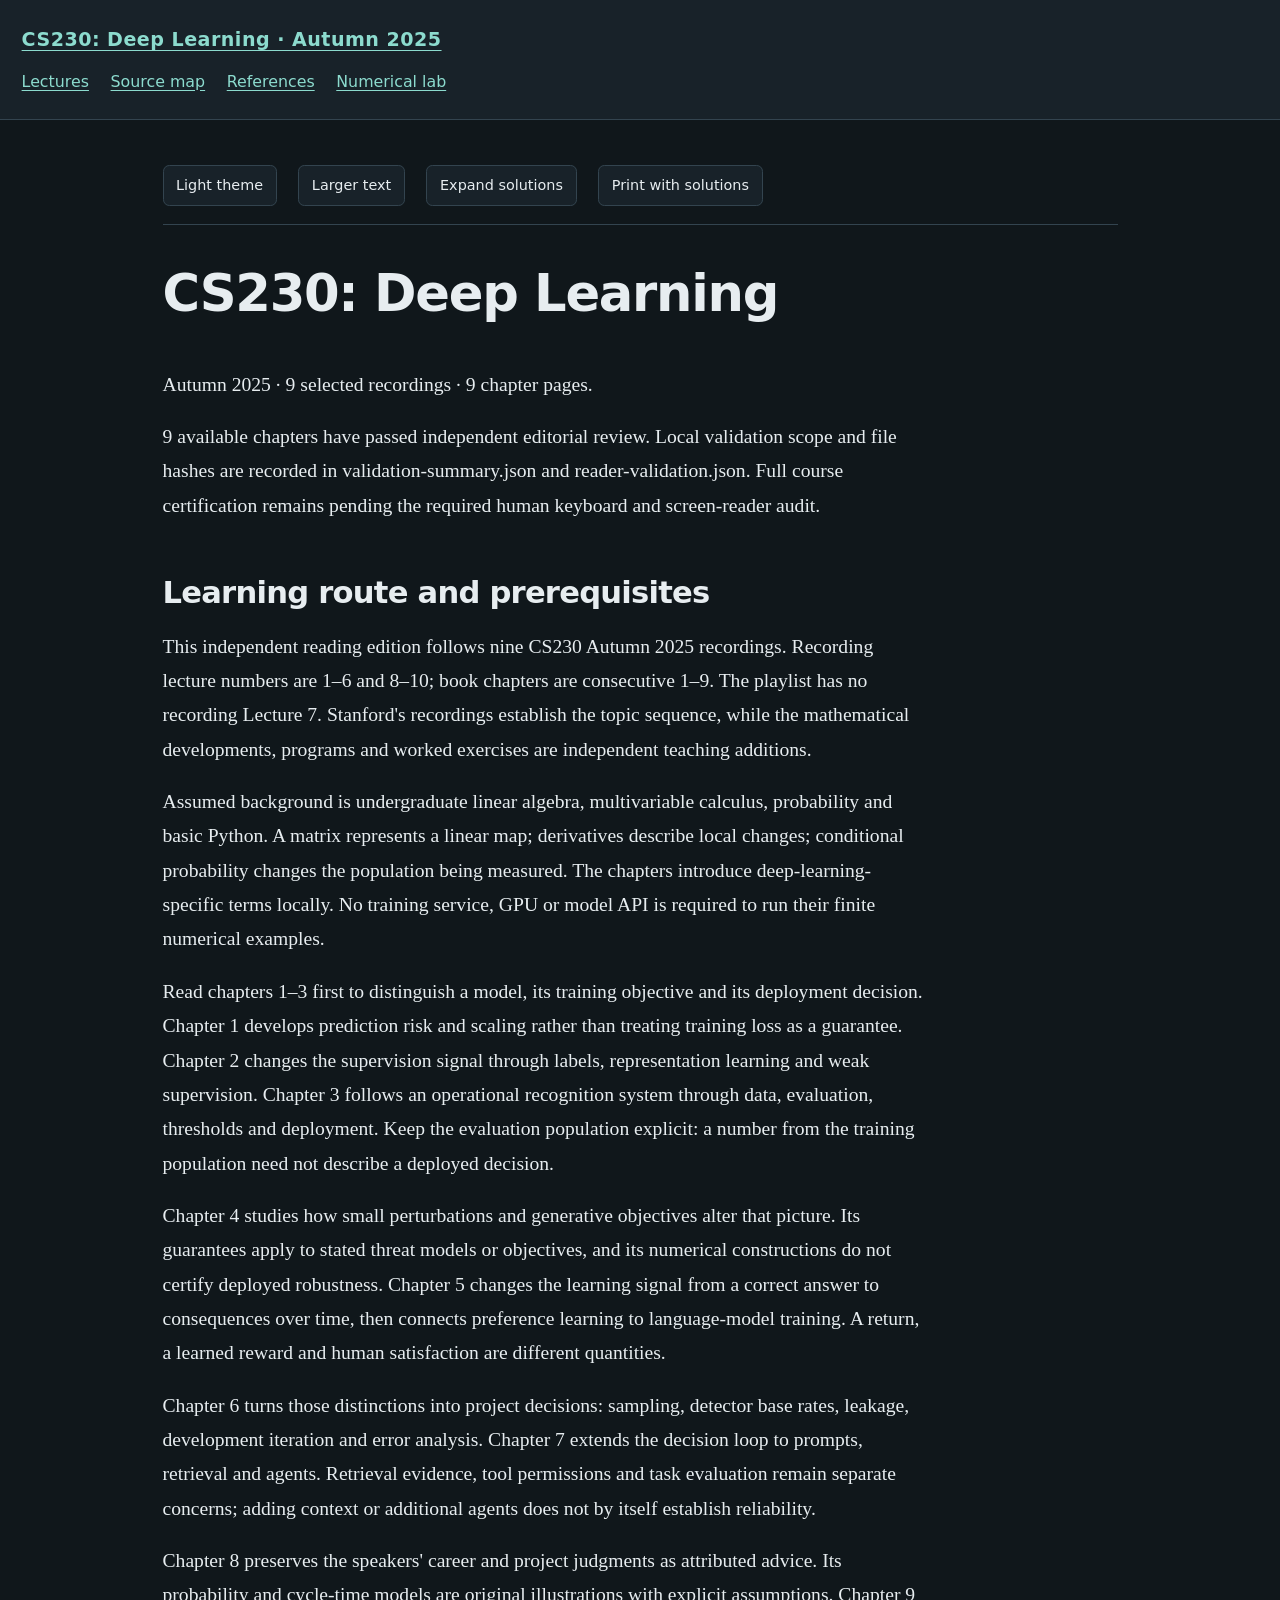
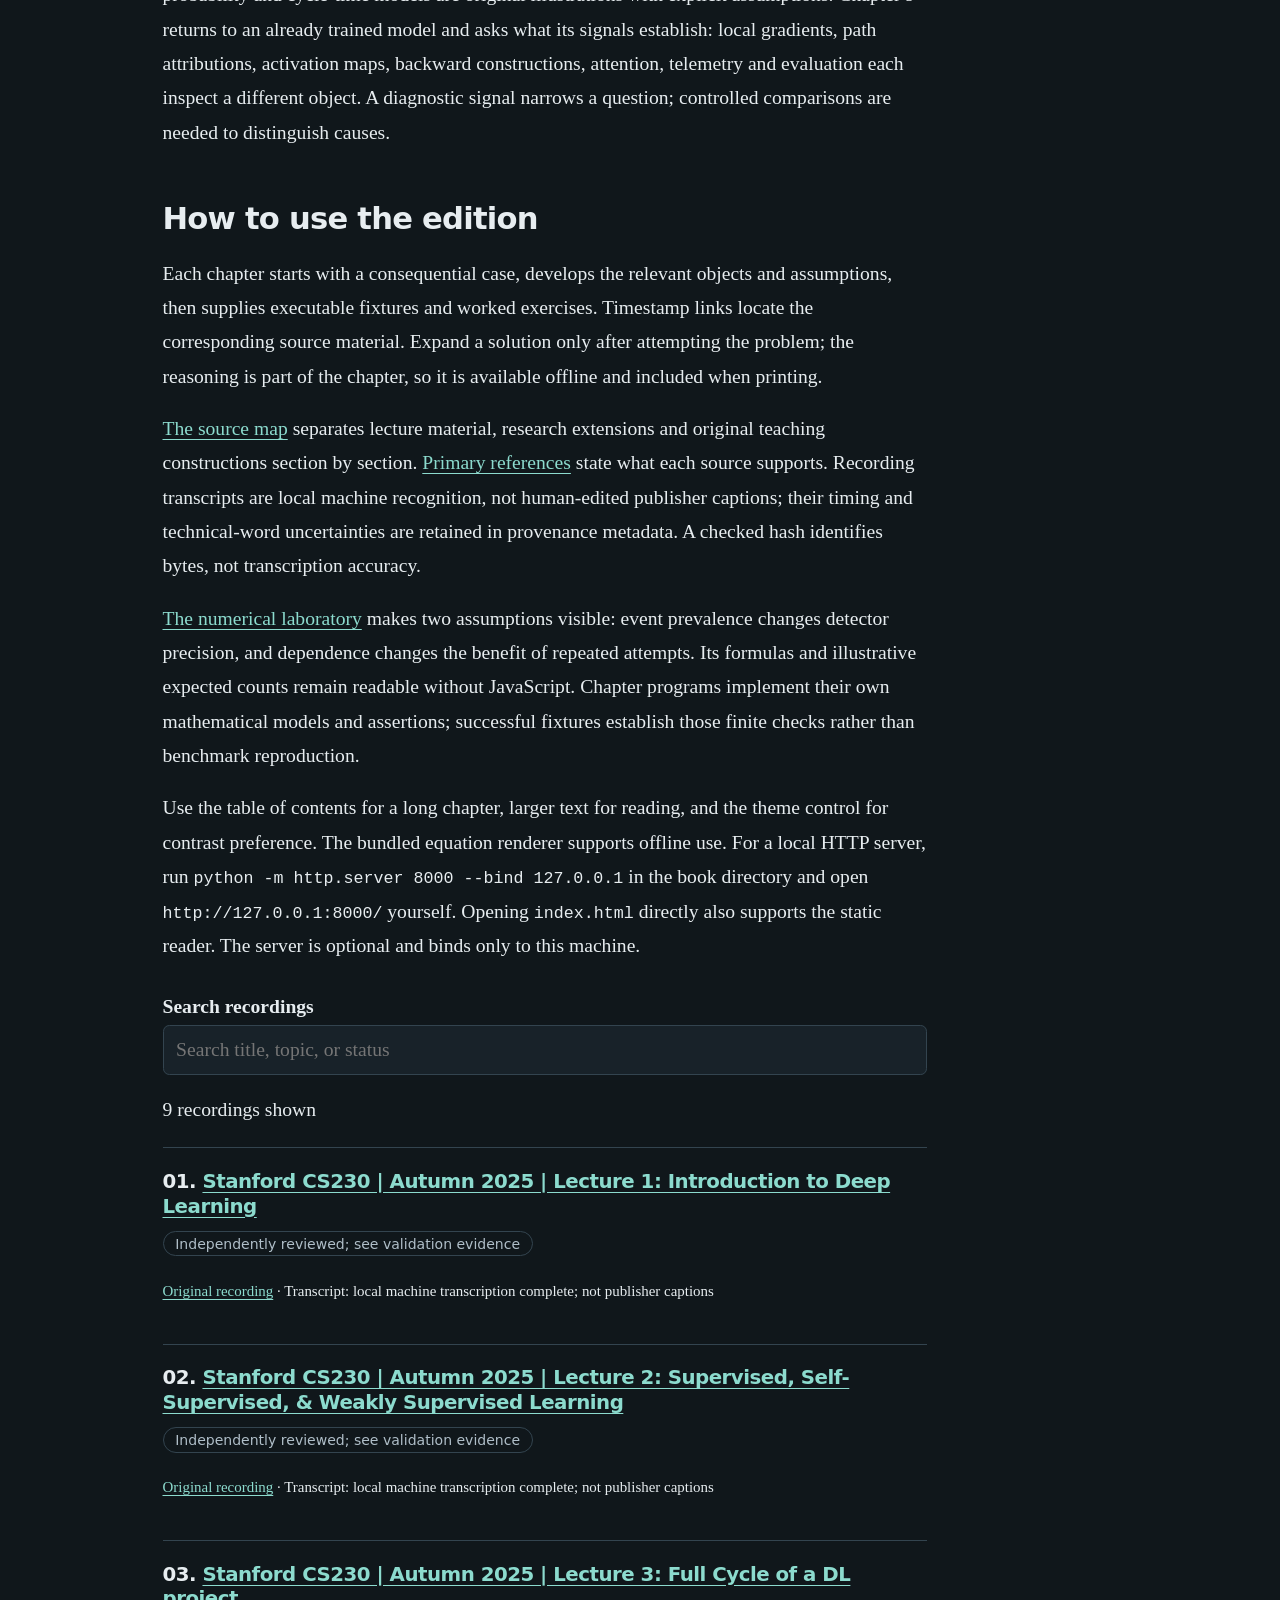
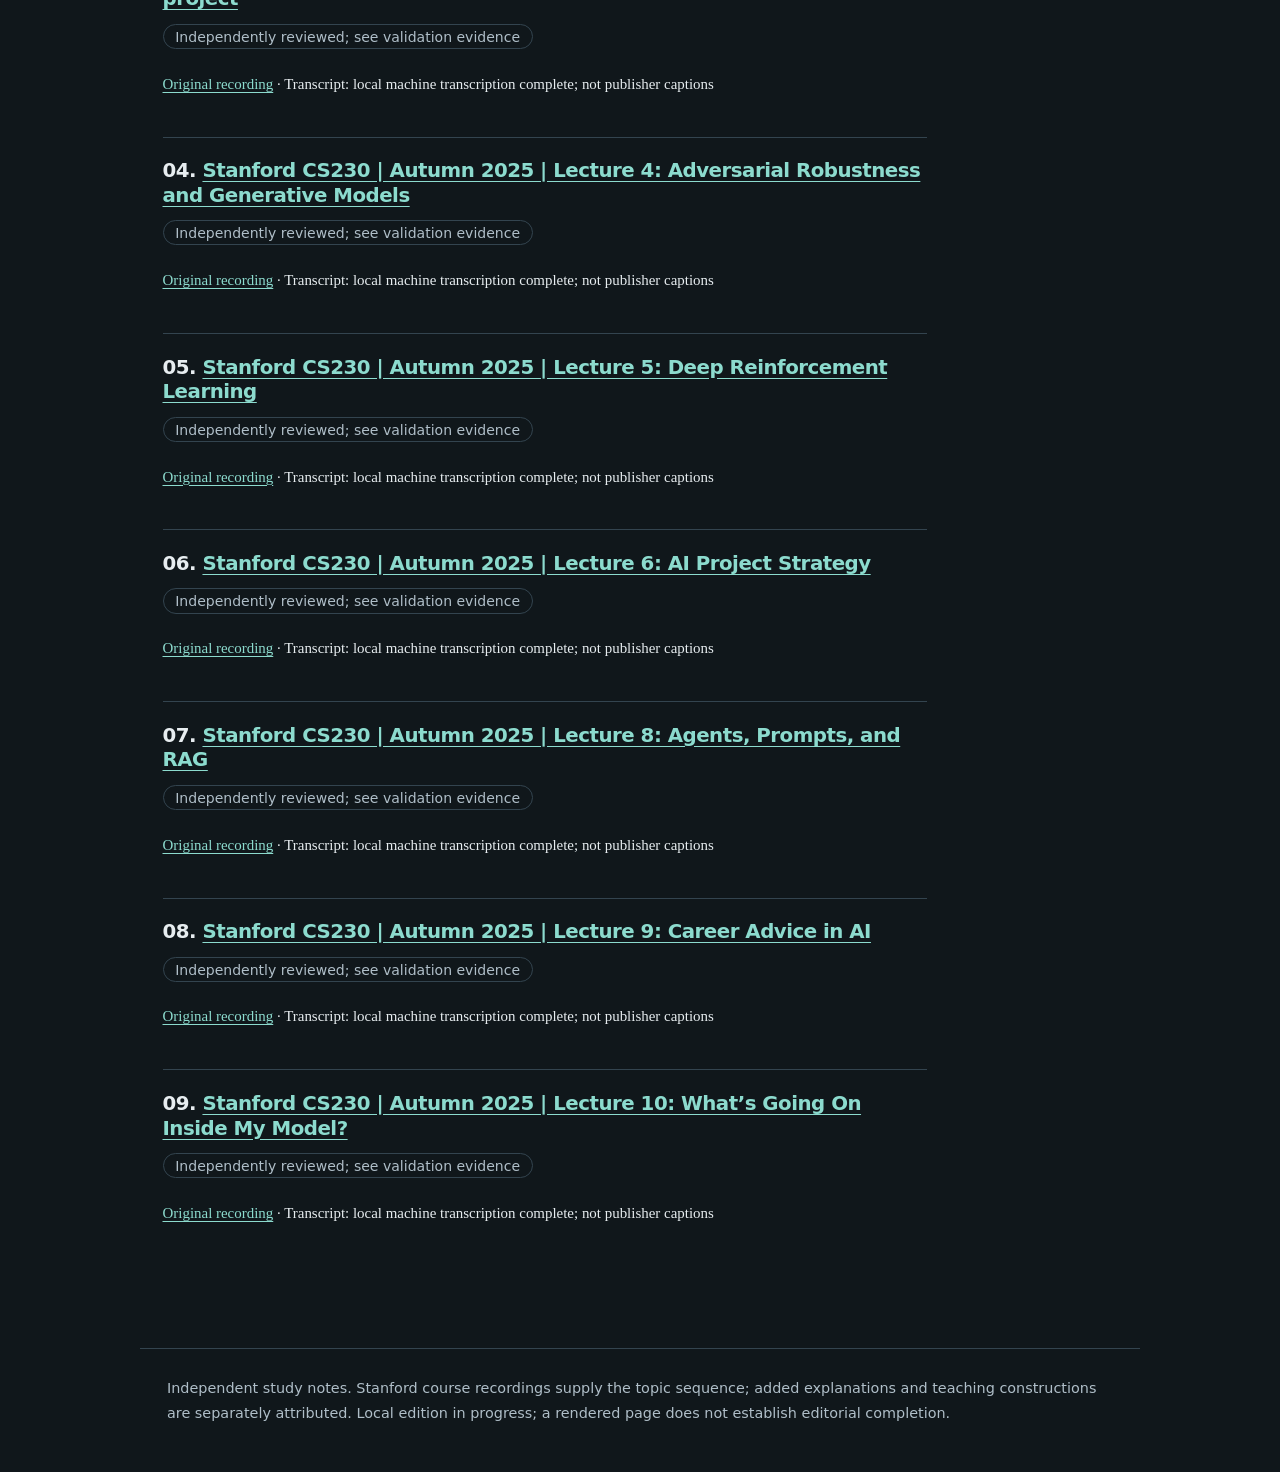
==== commit 7e5af8d3: "Prepare CS230 public reading edition and GitHub Pages links" ====
--- a/index.html
+++ b/index.html
@@ -1,14 +1,14 @@
 <!doctype html>
 <html lang="en"><head><meta charset="utf-8"><meta name="viewport" content="width=device-width,initial-scale=1">
-<meta name="color-scheme" content="dark light"><title>Lecture index · CS230</title>
+<meta name="color-scheme" content="dark light"><title>Lecture index · CS230: Deep Learning</title>
 <link rel="stylesheet" href="assets/book.css"><script>window.MathJax={tex:{inlineMath:[['$','$'],['\\(','\\)']],displayMath:[['$$','$$'],['\\[','\\]']],processEscapes:true},svg:{fontCache:'local'},options:{skipHtmlTags:['script','noscript','style','textarea','pre','code']}};</script>
 <script defer src="assets/mathjax-tex-svg.js"></script><script defer src="assets/book.js"></script></head>
 <body><a class="skip" href="#main">Skip to content</a>
-<header class="site-header"><a class="brand" href="index.html">CS230 · Autumn 2025</a><nav class="course-nav" aria-label="Book"><a href="index.html">Lectures</a><a href="source-map.html">Source map</a><a href="references.html">References</a><a href="numerical-lab.html">Numerical lab</a></nav></header>
+<header class="site-header"><a class="brand" href="index.html">CS230: Deep Learning · Autumn 2025</a><nav class="course-nav" aria-label="Book"><a href="index.html">Lectures</a><a href="source-map.html">Source map</a><a href="references.html">References</a><a href="numerical-lab.html">Numerical lab</a></nav></header>
 <div class="layout no-toc"><main id="main">
 <div class="reading-tools" aria-label="Reading controls"><button id="theme-toggle" aria-pressed="false">Light theme</button><button id="text-toggle" aria-pressed="false">Larger text</button><button id="solutions-toggle" aria-pressed="false">Expand solutions</button><button id="print-page">Print with solutions</button></div>
-<article id="chapter-content"><h1>CS230: lecture textbook</h1><p>Autumn 2025 · 9 selected recordings · 9 reviewed chapter pages.</p>
-<p>All nine chapters have independent editorial review and runnable numerical checks. Three chapter 7 originals remain unavailable for local archiving, and a human screen-reader review remains outstanding. This local edition is not certified complete; consult the validation summary for the exact checks and limits.</p>
+<article id="chapter-content"><h1>CS230: Deep Learning</h1><p>Autumn 2025 · 9 selected recordings · 9 chapter pages.</p>
+<p>9 available chapters have passed independent editorial review. Local validation scope and file hashes are recorded in validation-summary.json and reader-validation.json. Full course certification remains pending the required human keyboard and screen-reader audit.</p>
 <section id="learning-route"><h2>Learning route and prerequisites</h2>
 <p>This independent reading edition follows nine CS230 Autumn 2025 recordings. Recording lecture numbers are 1–6 and 8–10; book chapters are consecutive 1–9. The playlist has no recording Lecture 7. Stanford's recordings establish the topic sequence, while the mathematical developments, programs and worked exercises are independent teaching additions.</p>
 <p>Assumed background is undergraduate linear algebra, multivariable calculus, probability and basic Python. A matrix represents a linear map; derivatives describe local changes; conditional probability changes the population being measured. The chapters introduce deep-learning-specific terms locally. No training service, GPU or model API is required to run their finite numerical examples.</p>
@@ -24,5 +24,5 @@
 <p>Use the table of contents for a long chapter, larger text for reading, and the theme control for contrast preference. The bundled equation renderer supports offline use. For a local HTTP server, run <code>python -m http.server 8000 --bind 127.0.0.1</code> in the book directory and open <code>http://127.0.0.1:8000/</code> yourself. Opening <code>index.html</code> directly also supports the static reader. The server is optional and binds only to this machine.</p>
 </section>
 
-<div class="search-tools"><label class="search-label" for="lecture-search">Search recordings</label><input id="lecture-search" type="search" placeholder="Search title, topic, or status"><p id="search-status" role="status" aria-live="polite">9 recordings shown</p></div><ol class="lecture-list"><li data-lecture><h2>01. <a href="lecture-01-introduction-to-deep-learning.html">Stanford CS230 | Autumn 2025 | Lecture 1: Introduction to Deep Learning</a></h2><span class="status pending">Reviewed chapter · local edition</span><p class="lecture-meta"><a href="https://www.youtube.com/watch?v=_NLHFoVNlbg">Original recording</a> · Transcript: local machine transcription complete; not publisher captions</p></li><li data-lecture><h2>02. <a href="lecture-02-supervised-self-supervised-and-weakly-supervised-learning.html">Stanford CS230 | Autumn 2025 | Lecture 2: Supervised, Self-Supervised, &amp; Weakly Supervised Learning</a></h2><span class="status pending">Reviewed chapter · local edition</span><p class="lecture-meta"><a href="https://www.youtube.com/watch?v=DNCn1BpCAUY">Original recording</a> · Transcript: local machine transcription complete; not publisher captions</p></li><li data-lecture><h2>03. <a href="lecture-03-full-cycle-of-a-deep-learning-project.html">Stanford CS230 | Autumn 2025 | Lecture 3: Full Cycle of a DL project</a></h2><span class="status pending">Reviewed chapter · local edition</span><p class="lecture-meta"><a href="https://www.youtube.com/watch?v=MGqQuQEUXhk">Original recording</a> · Transcript: local machine transcription complete; not publisher captions</p></li><li data-lecture><h2>04. <a href="lecture-04-adversarial-robustness-and-generative-models.html">Stanford CS230 | Autumn 2025 | Lecture 4: Adversarial Robustness and Generative Models</a></h2><span class="status pending">Reviewed chapter · local edition</span><p class="lecture-meta"><a href="https://www.youtube.com/watch?v=aWlRtOlacYM">Original recording</a> · Transcript: local machine transcription complete; not publisher captions</p></li><li data-lecture><h2>05. <a href="lecture-05-deep-reinforcement-learning.html">Stanford CS230 | Autumn 2025 | Lecture 5: Deep Reinforcement Learning</a></h2><span class="status pending">Reviewed chapter · local edition</span><p class="lecture-meta"><a href="https://www.youtube.com/watch?v=4E27qlfYw0A">Original recording</a> · Transcript: local machine transcription complete; not publisher captions</p></li><li data-lecture><h2>06. <a href="lecture-06-ai-project-strategy.html">Stanford CS230 | Autumn 2025 | Lecture 6: AI Project Strategy</a></h2><span class="status pending">Reviewed chapter · local edition</span><p class="lecture-meta"><a href="https://www.youtube.com/watch?v=s6JVGzABKho">Original recording</a> · Transcript: local machine transcription complete; not publisher captions</p></li><li data-lecture><h2>07. <a href="lecture-07-agents-prompts-and-rag.html">Stanford CS230 | Autumn 2025 | Lecture 8: Agents, Prompts, and RAG</a></h2><span class="status pending">Reviewed chapter · local edition</span><p class="lecture-meta"><a href="https://www.youtube.com/watch?v=k1njvbBmfsw">Original recording</a> · Transcript: local machine transcription complete; not publisher captions</p></li><li data-lecture><h2>08. <a href="lecture-08-career-advice-in-ai.html">Stanford CS230 | Autumn 2025 | Lecture 9: Career Advice in AI</a></h2><span class="status pending">Reviewed chapter · local edition</span><p class="lecture-meta"><a href="https://www.youtube.com/watch?v=AuZoDsNmG_s">Original recording</a> · Transcript: local machine transcription complete; not publisher captions</p></li><li data-lecture><h2>09. <a href="lecture-09-whats-going-on-inside-my-model.html">Stanford CS230 | Autumn 2025 | Lecture 10: What’s Going On Inside My Model?</a></h2><span class="status pending">Reviewed chapter · local edition</span><p class="lecture-meta"><a href="https://www.youtube.com/watch?v=Ozb1AR_F5MU">Original recording</a> · Transcript: local machine transcription complete; not publisher captions</p></li></ol></article></main></div>
+<div class="search-tools"><label class="search-label" for="lecture-search">Search recordings</label><input id="lecture-search" type="search" placeholder="Search title, topic, or status"><p id="search-status" role="status" aria-live="polite">9 recordings shown</p></div><ol class="lecture-list"><li data-lecture><h2>01. <a href="lecture-01-introduction-to-deep-learning.html">Stanford CS230 | Autumn 2025 | Lecture 1: Introduction to Deep Learning</a></h2><span class="status complete">Independently reviewed; see validation evidence</span><p class="lecture-meta"><a href="https://www.youtube.com/watch?v=_NLHFoVNlbg">Original recording</a> · Transcript: local machine transcription complete; not publisher captions</p></li><li data-lecture><h2>02. <a href="lecture-02-supervised-self-supervised-and-weakly-supervised-learning.html">Stanford CS230 | Autumn 2025 | Lecture 2: Supervised, Self-Supervised, &amp; Weakly Supervised Learning</a></h2><span class="status complete">Independently reviewed; see validation evidence</span><p class="lecture-meta"><a href="https://www.youtube.com/watch?v=DNCn1BpCAUY">Original recording</a> · Transcript: local machine transcription complete; not publisher captions</p></li><li data-lecture><h2>03. <a href="lecture-03-full-cycle-of-a-deep-learning-project.html">Stanford CS230 | Autumn 2025 | Lecture 3: Full Cycle of a DL project</a></h2><span class="status complete">Independently reviewed; see validation evidence</span><p class="lecture-meta"><a href="https://www.youtube.com/watch?v=MGqQuQEUXhk">Original recording</a> · Transcript: local machine transcription complete; not publisher captions</p></li><li data-lecture><h2>04. <a href="lecture-04-adversarial-robustness-and-generative-models.html">Stanford CS230 | Autumn 2025 | Lecture 4: Adversarial Robustness and Generative Models</a></h2><span class="status complete">Independently reviewed; see validation evidence</span><p class="lecture-meta"><a href="https://www.youtube.com/watch?v=aWlRtOlacYM">Original recording</a> · Transcript: local machine transcription complete; not publisher captions</p></li><li data-lecture><h2>05. <a href="lecture-05-deep-reinforcement-learning.html">Stanford CS230 | Autumn 2025 | Lecture 5: Deep Reinforcement Learning</a></h2><span class="status complete">Independently reviewed; see validation evidence</span><p class="lecture-meta"><a href="https://www.youtube.com/watch?v=4E27qlfYw0A">Original recording</a> · Transcript: local machine transcription complete; not publisher captions</p></li><li data-lecture><h2>06. <a href="lecture-06-ai-project-strategy.html">Stanford CS230 | Autumn 2025 | Lecture 6: AI Project Strategy</a></h2><span class="status complete">Independently reviewed; see validation evidence</span><p class="lecture-meta"><a href="https://www.youtube.com/watch?v=s6JVGzABKho">Original recording</a> · Transcript: local machine transcription complete; not publisher captions</p></li><li data-lecture><h2>07. <a href="lecture-07-agents-prompts-and-rag.html">Stanford CS230 | Autumn 2025 | Lecture 8: Agents, Prompts, and RAG</a></h2><span class="status complete">Independently reviewed; see validation evidence</span><p class="lecture-meta"><a href="https://www.youtube.com/watch?v=k1njvbBmfsw">Original recording</a> · Transcript: local machine transcription complete; not publisher captions</p></li><li data-lecture><h2>08. <a href="lecture-08-career-advice-in-ai.html">Stanford CS230 | Autumn 2025 | Lecture 9: Career Advice in AI</a></h2><span class="status complete">Independently reviewed; see validation evidence</span><p class="lecture-meta"><a href="https://www.youtube.com/watch?v=AuZoDsNmG_s">Original recording</a> · Transcript: local machine transcription complete; not publisher captions</p></li><li data-lecture><h2>09. <a href="lecture-09-whats-going-on-inside-my-model.html">Stanford CS230 | Autumn 2025 | Lecture 10: What’s Going On Inside My Model?</a></h2><span class="status complete">Independently reviewed; see validation evidence</span><p class="lecture-meta"><a href="https://www.youtube.com/watch?v=Ozb1AR_F5MU">Original recording</a> · Transcript: local machine transcription complete; not publisher captions</p></li></ol></article></main></div>
 <footer class="site-footer">Independent study notes. Stanford course recordings supply the topic sequence; added explanations and teaching constructions are separately attributed. Local edition in progress; a rendered page does not establish editorial completion.</footer></body></html>
